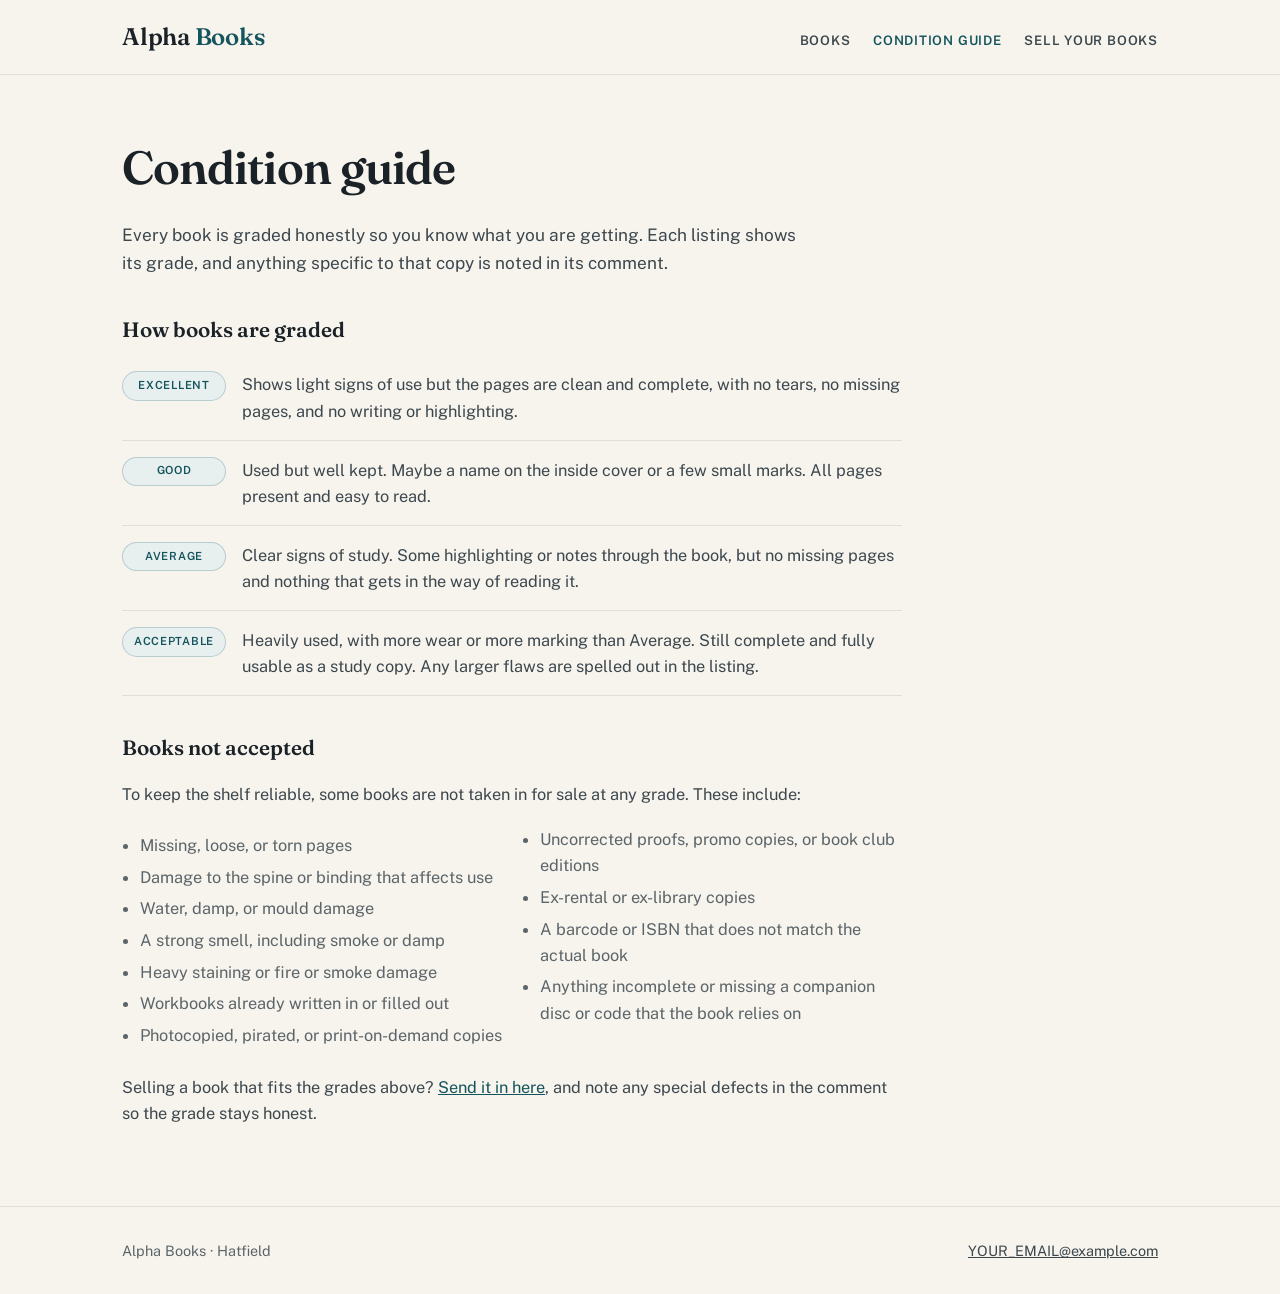
==== condition.html @ f1df75d4 "Add files via upload" ====
<!DOCTYPE html>
<html lang="en">
<head>
<meta charset="UTF-8">
<meta name="viewport" content="width=device-width, initial-scale=1.0">
<title>Condition guide | Alpha Books Hatfield</title>
<meta name="description" content="How book condition is graded, and the kinds of books not accepted for sale.">

<link rel="preconnect" href="https://fonts.googleapis.com">
<link rel="preconnect" href="https://fonts.gstatic.com" crossorigin>
<link href="https://fonts.googleapis.com/css2?family=Fraunces:ital,opsz,wght@0,9..144,400;0,9..144,600;1,9..144,600&family=Public+Sans:wght@400;500;600;700&display=swap" rel="stylesheet">

<link rel="stylesheet" href="styles.css">
</head>
<body>

<header class="site-header">
  <div class="wrap">
    <a class="brand" href="index.html">Alpha <span>Books</span></a>
    <nav class="nav" aria-label="Primary">
      <a href="index.html">Books</a>
      <a href="condition.html" aria-current="page">Condition guide</a>
      <a href="sell.html">Sell your books</a>
    </nav>
  </div>
</header>

<main>
  <section class="form-page">
    <div class="wrap">
      <div class="guide">
        <h1>Condition guide</h1>
        <p class="lede">Every book is graded honestly so you know what you are getting. Each listing shows its grade, and anything specific to that copy is noted in its comment.</p>

        <h2>How books are graded</h2>

        <div class="grade">
          <span class="tag">Excellent</span>
          <p>Shows light signs of use but the pages are clean and complete, with no tears, no missing pages, and no writing or highlighting.</p>
        </div>
        <div class="grade">
          <span class="tag">Good</span>
          <p>Used but well kept. Maybe a name on the inside cover or a few small marks. All pages present and easy to read.</p>
        </div>
        <div class="grade">
          <span class="tag">Average</span>
          <p>Clear signs of study. Some highlighting or notes through the book, but no missing pages and nothing that gets in the way of reading it.</p>
        </div>
        <div class="grade">
          <span class="tag">Acceptable</span>
          <p>Heavily used, with more wear or more marking than Average. Still complete and fully usable as a study copy. Any larger flaws are spelled out in the listing.</p>
        </div>

        <h2>Books not accepted</h2>
        <p>To keep the shelf reliable, some books are not taken in for sale at any grade. These include:</p>
        <ul class="defects">
          <li>Missing, loose, or torn pages</li>
          <li>Damage to the spine or binding that affects use</li>
          <li>Water, damp, or mould damage</li>
          <li>A strong smell, including smoke or damp</li>
          <li>Heavy staining or fire or smoke damage</li>
          <li>Workbooks already written in or filled out</li>
          <li>Photocopied, pirated, or print-on-demand copies</li>
          <li>Uncorrected proofs, promo copies, or book club editions</li>
          <li>Ex-rental or ex-library copies</li>
          <li>A barcode or ISBN that does not match the actual book</li>
          <li>Anything incomplete or missing a companion disc or code that the book relies on</li>
        </ul>

        <p style="margin-top:1.6rem;">Selling a book that fits the grades above? <a href="sell.html">Send it in here</a>, and note any special defects in the comment so the grade stays honest.</p>
      </div>
    </div>
  </section>
</main>

<footer class="site-footer">
  <div class="wrap">
    <span>Alpha Books &middot; Hatfield</span>
    <span><a href="mailto:YOUR_EMAIL@example.com">YOUR_EMAIL@example.com</a></span>
  </div>
</footer>

</body>
</html>
---- styles.css ----
/* =========================================================
   Second Reader — styled to the Alpha CR Solutions identity
   Teal + warm cream, Fraunces display, Public Sans body.
   ========================================================= */

:root {
  --paper:     #f7f4ee;  /* cream page background */
  --surface:   #ffffff;  /* white cards */
  --ink:       #1b2227;  /* primary text */
  --ink-2:     #3c474d;  /* secondary text */
  --muted:     #5b6468;  /* captions */
  --teal:      #14545c;  /* brand teal */
  --teal-dark: #0e3d44;  /* hover */
  --teal-soft: #e7efef;  /* tint */
  --line:      #e3ded3;  /* hairline on cream */
  --line-2:    #e7eaea;  /* hairline on white */

  --display: "Fraunces", Georgia, "Times New Roman", serif;
  --body:    "Public Sans", system-ui, -apple-system, sans-serif;
  --mono:    "Public Sans", system-ui, sans-serif;

  --maxw: 1100px;
  --gap: clamp(1rem, 2.5vw, 2rem);
}

*, *::before, *::after { box-sizing: border-box; }
html { -webkit-text-size-adjust: 100%; }

body {
  margin: 0;
  background: var(--paper);
  color: var(--ink);
  font-family: var(--body);
  font-size: 1.02rem;
  line-height: 1.6;
  font-weight: 400;
  min-height: 100vh;
  display: flex;
  flex-direction: column;
}
main { flex: 1; }
img { max-width: 100%; display: block; }
a { color: var(--teal); }

:focus-visible { outline: 2px solid var(--teal); outline-offset: 3px; }

.wrap {
  width: 100%;
  max-width: var(--maxw);
  margin-inline: auto;
  padding-inline: var(--gap);
}

/* ---------- Header / nav ---------- */
.site-header { border-bottom: 1px solid var(--line); background: var(--paper); }
.site-header .wrap {
  display: flex; align-items: baseline; justify-content: space-between;
  gap: 1rem; padding-block: 1.1rem; flex-wrap: wrap;
}
.brand {
  font-family: var(--display); font-weight: 600; font-size: 1.5rem;
  letter-spacing: -0.01em; text-decoration: none; color: var(--ink);
}
.brand span { color: var(--teal); }
.nav {
  display: flex; gap: 1.4rem; font-family: var(--body);
  font-size: 0.82rem; font-weight: 600; text-transform: uppercase; letter-spacing: 0.06em;
}
.nav a { text-decoration: none; color: var(--ink-2); padding-block: 0.2rem; }
.nav a:hover, .nav a[aria-current="page"] { color: var(--teal); }

/* ---------- Hero ---------- */
.hero { padding-block: clamp(2.5rem, 7vw, 4.5rem) clamp(1.5rem, 4vw, 2.5rem); }
.hero .eyebrow {
  font-family: var(--body); font-size: 0.78rem; font-weight: 600;
  text-transform: uppercase; letter-spacing: 0.12em; color: var(--teal); margin: 0 0 1rem;
}
.hero h1 {
  font-family: var(--display); font-weight: 600;
  font-size: clamp(2.3rem, 6vw, 3.9rem); line-height: 1.03;
  letter-spacing: -0.02em; margin: 0 0 1rem; max-width: 18ch;
}
.hero h1 em { font-style: italic; color: var(--teal); }
.hero p { max-width: 54ch; color: var(--ink-2); font-size: 1.12rem; margin: 0; }

.hero-search { margin-top: 1.8rem; max-width: 560px; }
.hero-search input {
  width: 100%; font-family: var(--body); font-size: 1.05rem; color: var(--ink);
  background: var(--surface); border: 1px solid var(--line-2); border-radius: 8px;
  padding: 0.95rem 1.1rem; box-shadow: 0 1px 2px rgba(0,0,0,0.04);
}
.hero-search input::placeholder { color: #98a0a3; }

/* ---------- Steps band (how it works) ---------- */
.steps-band {
  background: var(--teal); color: #eaf3f3;
  margin-top: clamp(2rem, 5vw, 3rem); padding-block: clamp(2rem, 4vw, 2.8rem);
}
.steps-band h2 {
  font-family: var(--body); font-weight: 600; font-size: 0.85rem;
  text-transform: uppercase; letter-spacing: 0.12em; color: #a9d2d4;
  margin: 0 0 1.4rem;
}
.band-steps {
  list-style: none; margin: 0; padding: 0;
  display: grid; grid-template-columns: repeat(auto-fit, minmax(220px, 1fr)); gap: 1.4rem;
}
.band-steps li { display: flex; gap: 0.85rem; align-items: flex-start; }
.band-steps li > span {
  flex-shrink: 0; width: 2rem; height: 2rem; border-radius: 50%;
  border: 1px solid rgba(255,255,255,0.4); display: grid; place-items: center;
  font-family: var(--display); font-weight: 600; font-size: 0.95rem; color: #fff;
}
.band-steps strong { display: block; color: #fff; font-size: 1.02rem; margin-bottom: 0.2rem; }
.band-steps div { font-size: 0.92rem; color: #cfe3e3; line-height: 1.5; }

/* ---------- Delivery note ---------- */
.note {
  border: 1px solid var(--line); border-left: 3px solid var(--teal);
  background: var(--surface); border-radius: 6px;
  padding: 1.1rem 1.3rem; margin-block: 2.2rem; font-size: 0.96rem; color: var(--ink-2);
}
.note strong { color: var(--ink); }

/* ---------- Section heading ---------- */
.section-head {
  display: flex; align-items: baseline; gap: 0.8rem;
  border-bottom: 1px solid var(--line); padding-bottom: 0.6rem; margin-block: 2.2rem 1.8rem;
}
.section-head h2 { font-family: var(--display); font-weight: 600; font-size: 1.5rem; margin: 0; }
.section-head .count { font-family: var(--body); font-size: 0.85rem; color: var(--muted); }

/* ---------- Book grid ---------- */
.shelf {
  display: grid; grid-template-columns: repeat(auto-fill, minmax(min(100%, 270px), 1fr));
  gap: var(--gap); padding-bottom: 4rem;
}
.book {
  background: var(--surface); border: 1px solid var(--line-2); border-radius: 10px;
  padding: 1rem; display: flex; flex-direction: column; position: relative;
  box-shadow: 0 1px 3px rgba(0,0,0,0.04);
}
.book .cover {
  aspect-ratio: 3 / 4; background: #eef0ef; border: 1px solid var(--line-2);
  border-radius: 6px; overflow: hidden; margin-bottom: 0.9rem;
}
.book .cover img { width: 100%; height: 100%; object-fit: cover; }

.stamp {
  position: absolute; top: 0.85rem; right: 0.85rem;
  font-family: var(--body); font-weight: 600; font-size: 0.64rem;
  letter-spacing: 0.07em; text-transform: uppercase; color: var(--teal);
  background: var(--teal-soft); border: 1px solid rgba(20,84,92,0.22);
  border-radius: 999px; padding: 0.22rem 0.55rem;
}

.book h3 { font-family: var(--display); font-weight: 600; font-size: 1.12rem; line-height: 1.18; margin: 0 0 0.25rem; }
.book .author { color: var(--ink-2); font-size: 0.92rem; margin: 0 0 0.15rem; }
.book .detail { color: var(--muted); font-size: 0.82rem; margin: 0 0 0.7rem; }
.book .blurb { font-size: 0.88rem; color: var(--muted); margin: 0 0 1rem; flex: 1; }

.buy-row { border-top: 1px solid var(--line-2); padding-top: 0.9rem; display: grid; gap: 0.55rem; }
.buy {
  display: flex; align-items: center; justify-content: space-between; gap: 0.6rem; width: 100%;
  font-family: var(--body); font-weight: 500; font-size: 0.85rem;
  background: var(--teal); color: #fff; border: 1px solid var(--teal); border-radius: 6px;
  padding: 0.7rem 0.9rem; cursor: pointer; text-decoration: none;
  transition: background 120ms ease, border-color 120ms ease, color 120ms ease;
}
.buy:hover { background: var(--teal-dark); border-color: var(--teal-dark); }
.buy .label { text-transform: uppercase; letter-spacing: 0.03em; font-size: 0.74rem; }
.buy .price { font-weight: 700; }
.buy.alt { background: transparent; color: var(--ink); border-color: var(--line-2); }
.buy.alt:hover { background: var(--teal); color: #fff; border-color: var(--teal); }

.cod-link {
  display: block; text-align: center; font-family: var(--body); font-weight: 600;
  font-size: 0.7rem; letter-spacing: 0.04em; text-transform: uppercase;
  color: var(--ink-2); text-decoration: none; padding: 0.4rem 0 0.1rem;
  border-bottom: 1px dotted transparent; align-self: center;
}
.cod-link:hover, .cod-link:focus-visible { color: var(--teal); border-bottom-color: var(--teal); }

/* ---------- Forms ---------- */
.form-page { padding-block: clamp(2rem, 5vw, 3.5rem) 4rem; }
.form-page h1 {
  font-family: var(--display); font-weight: 600;
  font-size: clamp(2rem, 5vw, 2.9rem); letter-spacing: -0.02em; margin: 0 0 1rem;
}
.lede { max-width: 62ch; color: var(--ink-2); font-size: 1.08rem; }

.steps {
  list-style: none; counter-reset: step; padding: 0; margin: 2rem 0;
  display: grid; gap: 0.6rem; max-width: 62ch;
}
.steps li { counter-increment: step; position: relative; padding-left: 2.6rem; color: var(--ink-2); }
.steps li::before {
  content: counter(step); position: absolute; left: 0; top: -0.1rem;
  font-family: var(--display); font-weight: 600; color: var(--teal);
  border: 1px solid var(--teal); border-radius: 50%;
  width: 1.8rem; height: 1.8rem; display: grid; place-items: center; font-size: 0.85rem;
}

form.card-form {
  background: var(--surface); border: 1px solid var(--line-2); border-radius: 10px;
  padding: clamp(1.2rem, 3vw, 2rem); max-width: 640px; margin-top: 1.5rem;
}
.field { margin-bottom: 1.1rem; }
.field label {
  display: block; font-family: var(--body); font-weight: 600; font-size: 0.76rem;
  text-transform: uppercase; letter-spacing: 0.06em; color: var(--ink-2); margin-bottom: 0.35rem;
}
.field input, .field select, .field textarea {
  width: 100%; font-family: var(--body); font-size: 1rem; color: var(--ink);
  background: var(--paper); border: 1px solid var(--line); border-radius: 6px; padding: 0.65rem 0.7rem;
}
.field textarea { min-height: 7rem; resize: vertical; }
.field .hint { font-size: 0.82rem; color: var(--muted); margin-top: 0.35rem; }
.row2 { display: grid; grid-template-columns: 1fr 1fr; gap: 1rem; }
@media (max-width: 520px) { .row2 { grid-template-columns: 1fr; } }

button.submit {
  font-family: var(--body); font-weight: 600; text-transform: uppercase; letter-spacing: 0.05em;
  font-size: 0.9rem; background: var(--teal); color: #fff; border: 1px solid var(--teal);
  border-radius: 6px; padding: 0.8rem 1.4rem; cursor: pointer;
}
button.submit:hover { background: var(--teal-dark); border-color: var(--teal-dark); }

/* ---------- Thanks ---------- */
.thanks { padding-block: clamp(3rem, 8vw, 5rem) 4rem; }
.thanks .check {
  display: inline-block; font-family: var(--body); font-weight: 600; color: var(--teal);
  background: var(--teal-soft); border: 1px solid rgba(20,84,92,0.22); border-radius: 999px;
  padding: 0.3rem 0.7rem; text-transform: uppercase; letter-spacing: 0.07em;
  font-size: 0.78rem; margin-bottom: 1.4rem;
}

/* ---------- Search (legacy / shared) ---------- */
.search { margin-bottom: 1.6rem; }
.search input {
  width: 100%; max-width: 440px; font-family: var(--body); font-size: 0.98rem; color: var(--ink);
  background: var(--surface); border: 1px solid var(--line-2); border-radius: 8px; padding: 0.75rem 0.95rem;
}
.no-results { color: var(--muted); padding: 0.5rem 0 4rem; }
.no-results a { color: var(--teal); }

.visually-hidden {
  position: absolute; width: 1px; height: 1px; padding: 0; margin: -1px;
  overflow: hidden; clip: rect(0 0 0 0); white-space: nowrap; border: 0;
}

/* ---------- ISBN lookup ---------- */
.isbn-lookup { display: flex; gap: 0.6rem; align-items: stretch; flex-wrap: wrap; }
.isbn-lookup input {
  flex: 1; min-width: 200px; font-family: var(--body); font-size: 1rem; color: var(--ink);
  background: var(--paper); border: 1px solid var(--line); border-radius: 6px; padding: 0.65rem 0.7rem;
}
.isbn-lookup button {
  font-family: var(--body); font-weight: 600; text-transform: uppercase; letter-spacing: 0.05em;
  font-size: 0.82rem; background: var(--teal); color: #fff; border: 1px solid var(--teal);
  border-radius: 6px; padding: 0.66rem 1.1rem; cursor: pointer; white-space: nowrap;
}
.isbn-lookup button:hover { background: var(--teal-dark); border-color: var(--teal-dark); }
.isbn-status { font-family: var(--body); font-size: 0.82rem; color: var(--muted); margin: 0.5rem 0 0; min-height: 1em; }
.isbn-preview {
  display: flex; gap: 0.8rem; align-items: center; margin-top: 0.9rem; padding: 0.7rem;
  border: 1px dashed var(--line); border-radius: 6px; background: var(--paper);
}
.isbn-preview img { width: 46px; height: 64px; object-fit: cover; border: 1px solid var(--line); flex-shrink: 0; }

/* ---------- Condition guide ---------- */
.guide { max-width: 780px; }
.guide h2 { font-family: var(--display); font-weight: 600; font-size: 1.3rem; margin: 2.2rem 0 0.6rem; }
.guide p { color: var(--ink-2); }
.grade {
  display: flex; gap: 1rem; padding: 1rem 0; border-bottom: 1px solid var(--line); align-items: flex-start;
}
.grade .tag {
  flex-shrink: 0; font-family: var(--body); font-weight: 600; font-size: 0.7rem;
  text-transform: uppercase; letter-spacing: 0.06em; color: var(--teal); background: var(--teal-soft);
  border: 1px solid rgba(20,84,92,0.22); border-radius: 999px; padding: 0.3rem 0.6rem;
  min-width: 104px; text-align: center;
}
.grade p { margin: 0; }
.defects { margin: 1.2rem 0 0; padding-left: 1.1rem; color: var(--muted); }
.defects li { margin: 0.35rem 0; break-inside: avoid; }
@media (min-width: 620px) { .defects { columns: 2; column-gap: 2.4rem; } }

/* ---------- Footer ---------- */
.site-footer { border-top: 1px solid var(--line); margin-top: auto; padding-block: 2rem; font-size: 0.9rem; color: var(--muted); }
.site-footer .wrap { display: flex; justify-content: space-between; gap: 1rem; flex-wrap: wrap; }
.site-footer a { color: var(--ink-2); }

/* ---------- Motion ---------- */
@media (prefers-reduced-motion: no-preference) {
  .book { animation: rise 420ms ease both; }
  .shelf .book:nth-child(2) { animation-delay: 50ms; }
  .shelf .book:nth-child(3) { animation-delay: 100ms; }
  .shelf .book:nth-child(4) { animation-delay: 150ms; }
  @keyframes rise { from { opacity: 0; transform: translateY(10px); } to { opacity: 1; transform: translateY(0); } }
}
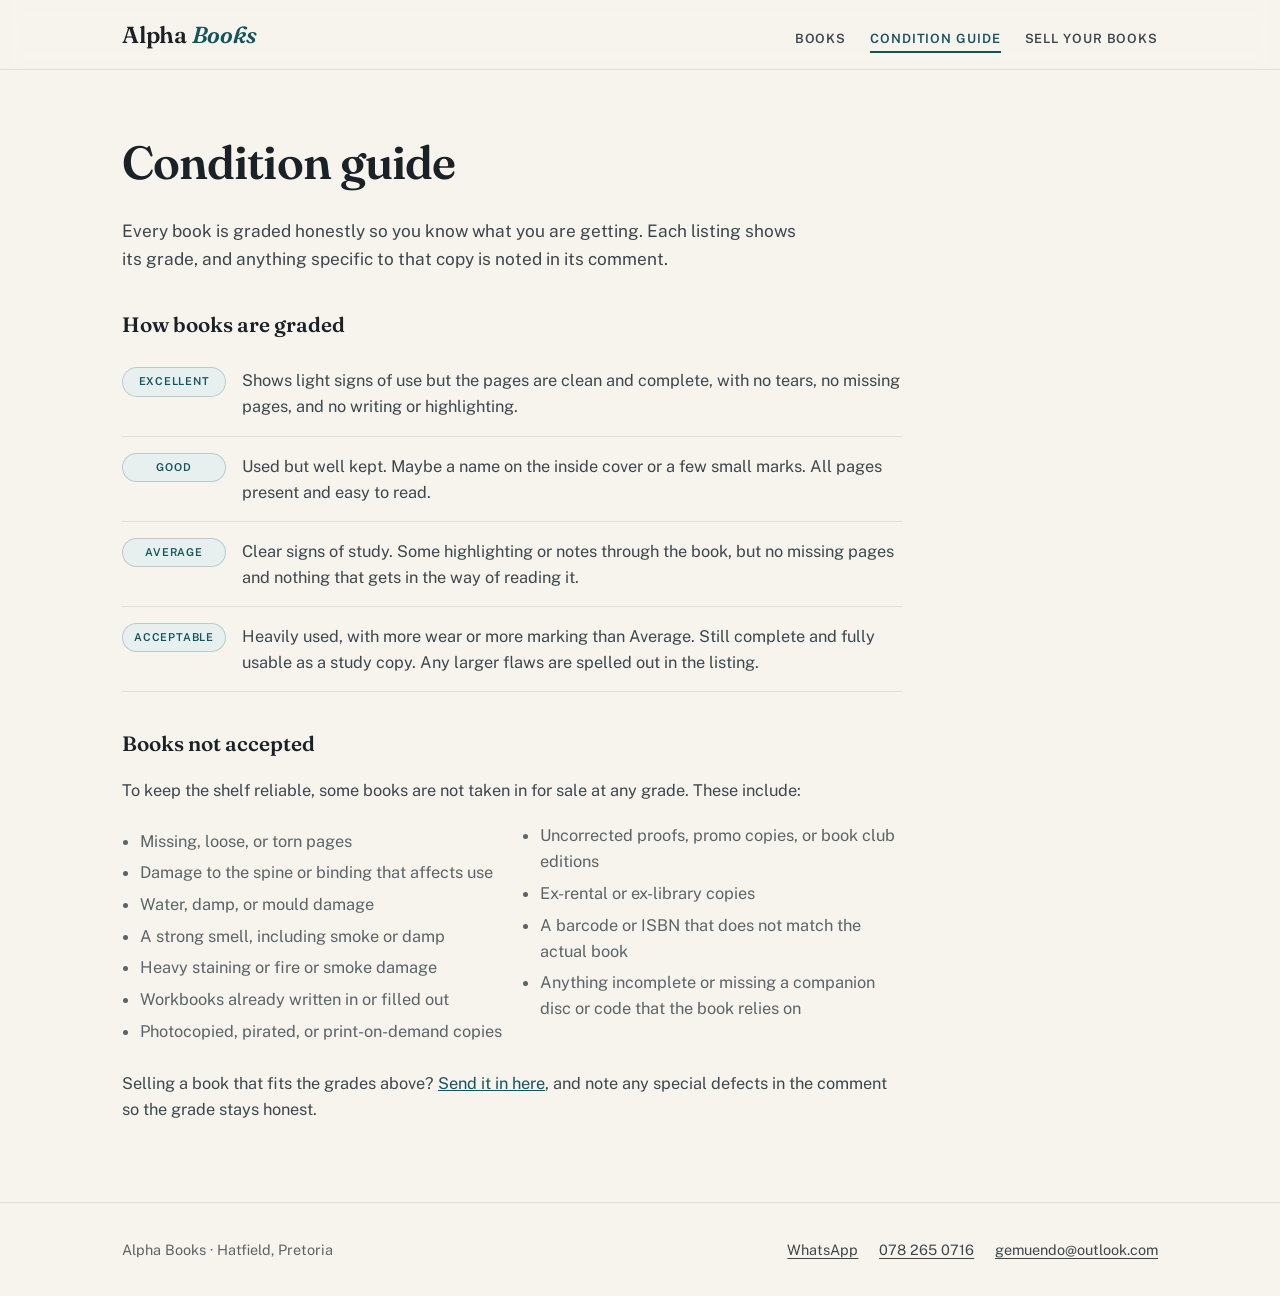
==== commit 3b4ec4e2: "Add files via upload" ====
--- a/condition.html
+++ b/condition.html
@@ -3,6 +3,7 @@
 <head>
 <meta charset="UTF-8">
 <meta name="viewport" content="width=device-width, initial-scale=1.0">
+<meta name="theme-color" content="#14545c">
 <title>Condition guide | Alpha Books Hatfield</title>
 <meta name="description" content="How book condition is graded, and the kinds of books not accepted for sale.">
 
@@ -75,10 +76,15 @@
 
 <footer class="site-footer">
   <div class="wrap">
-    <span>Alpha Books &middot; Hatfield</span>
-    <span><a href="mailto:YOUR_EMAIL@example.com">YOUR_EMAIL@example.com</a></span>
+    <span>Alpha Books &middot; Hatfield, Pretoria</span>
+    <span class="contact">
+      <a href="https://wa.me/27608837967" target="_blank" rel="noopener">WhatsApp</a>
+      <a href="tel:+27782650716">078 265 0716</a>
+      <a href="mailto:gemuendo@outlook.com">gemuendo@outlook.com</a>
+    </span>
   </div>
 </footer>
 
+<script src="app.js"></script>
 </body>
 </html>
--- a/styles.css
+++ b/styles.css
@@ -1,30 +1,36 @@
 /* =========================================================
-   Second Reader — styled to the Alpha CR Solutions identity
-   Teal + warm cream, Fraunces display, Public Sans body.
+   Alpha Books Hatfield — Alpha CR Solutions identity
+   Teal #14545c on warm cream, Fraunces display, Public Sans body.
+   Motion: one orchestrated hero entrance, scroll reveals on the
+   shelf, quiet micro-interactions. Reduced motion respected.
    ========================================================= */
 
 :root {
-  --paper:     #f7f4ee;  /* cream page background */
-  --surface:   #ffffff;  /* white cards */
-  --ink:       #1b2227;  /* primary text */
-  --ink-2:     #3c474d;  /* secondary text */
-  --muted:     #5b6468;  /* captions */
-  --teal:      #14545c;  /* brand teal */
-  --teal-dark: #0e3d44;  /* hover */
-  --teal-soft: #e7efef;  /* tint */
-  --line:      #e3ded3;  /* hairline on cream */
-  --line-2:    #e7eaea;  /* hairline on white */
+  --paper:     #f7f4ee;
+  --surface:   #ffffff;
+  --ink:       #1b2227;
+  --ink-2:     #3c474d;
+  --muted:     #5b6468;
+  --teal:      #14545c;
+  --teal-dark: #0e3d44;
+  --teal-soft: #e7efef;
+  --gold:      #b98a2f;          /* sparing warm accent */
+  --line:      #e3ded3;
+  --line-2:    #e7eaea;
 
   --display: "Fraunces", Georgia, "Times New Roman", serif;
   --body:    "Public Sans", system-ui, -apple-system, sans-serif;
-  --mono:    "Public Sans", system-ui, sans-serif;
-
+
+  --shadow-1: 0 1px 2px rgba(27,34,39,0.05), 0 1px 3px rgba(27,34,39,0.04);
+  --shadow-2: 0 10px 28px -10px rgba(20,84,92,0.22), 0 4px 10px -4px rgba(27,34,39,0.08);
+
+  --ease: cubic-bezier(0.22, 1, 0.36, 1);
   --maxw: 1100px;
   --gap: clamp(1rem, 2.5vw, 2rem);
 }
 
 *, *::before, *::after { box-sizing: border-box; }
-html { -webkit-text-size-adjust: 100%; }
+html { -webkit-text-size-adjust: 100%; scroll-behavior: smooth; }
 
 body {
   margin: 0;
@@ -33,153 +39,282 @@
   font-family: var(--body);
   font-size: 1.02rem;
   line-height: 1.6;
-  font-weight: 400;
   min-height: 100vh;
   display: flex;
   flex-direction: column;
+  -webkit-font-smoothing: antialiased;
 }
 main { flex: 1; }
 img { max-width: 100%; display: block; }
 a { color: var(--teal); }
-
-:focus-visible { outline: 2px solid var(--teal); outline-offset: 3px; }
-
-.wrap {
-  width: 100%;
-  max-width: var(--maxw);
-  margin-inline: auto;
-  padding-inline: var(--gap);
-}
-
-/* ---------- Header / nav ---------- */
-.site-header { border-bottom: 1px solid var(--line); background: var(--paper); }
+::selection { background: var(--teal); color: #fff; }
+
+:focus-visible { outline: 2px solid var(--teal); outline-offset: 3px; border-radius: 2px; }
+
+.wrap { width: 100%; max-width: var(--maxw); margin-inline: auto; padding-inline: var(--gap); }
+
+/* ---------- Header ---------- */
+.site-header {
+  position: sticky; top: 0; z-index: 50;
+  background: rgba(247,244,238,0.88);
+  backdrop-filter: blur(10px);
+  -webkit-backdrop-filter: blur(10px);
+  border-bottom: 1px solid var(--line);
+  transition: box-shadow 240ms var(--ease), background 240ms var(--ease);
+}
+.site-header.scrolled { box-shadow: 0 4px 18px -10px rgba(27,34,39,0.22); background: rgba(247,244,238,0.96); }
 .site-header .wrap {
   display: flex; align-items: baseline; justify-content: space-between;
-  gap: 1rem; padding-block: 1.1rem; flex-wrap: wrap;
+  gap: 1rem; padding-block: 1rem; flex-wrap: wrap;
 }
 .brand {
-  font-family: var(--display); font-weight: 600; font-size: 1.5rem;
+  font-family: var(--display); font-weight: 600; font-size: 1.45rem;
   letter-spacing: -0.01em; text-decoration: none; color: var(--ink);
 }
-.brand span { color: var(--teal); }
-.nav {
-  display: flex; gap: 1.4rem; font-family: var(--body);
-  font-size: 0.82rem; font-weight: 600; text-transform: uppercase; letter-spacing: 0.06em;
-}
-.nav a { text-decoration: none; color: var(--ink-2); padding-block: 0.2rem; }
+.brand span { color: var(--teal); font-style: italic; }
+.nav { display: flex; gap: 1.5rem; font-size: 0.8rem; font-weight: 600; text-transform: uppercase; letter-spacing: 0.07em; }
+.nav a { position: relative; text-decoration: none; color: var(--ink-2); padding-block: 0.25rem; }
+.nav a::after {
+  content: ""; position: absolute; left: 0; right: 100%; bottom: 0;
+  height: 2px; background: var(--teal);
+  transition: right 260ms var(--ease);
+}
+.nav a:hover::after, .nav a[aria-current="page"]::after { right: 0; }
 .nav a:hover, .nav a[aria-current="page"] { color: var(--teal); }
 
-/* ---------- Hero ---------- */
-.hero { padding-block: clamp(2.5rem, 7vw, 4.5rem) clamp(1.5rem, 4vw, 2.5rem); }
+/* ---------- Hero (staggered entrance) ---------- */
+.hero { padding-block: clamp(2.6rem, 7vw, 4.8rem) clamp(1.5rem, 4vw, 2.5rem); }
 .hero .eyebrow {
-  font-family: var(--body); font-size: 0.78rem; font-weight: 600;
-  text-transform: uppercase; letter-spacing: 0.12em; color: var(--teal); margin: 0 0 1rem;
-}
+  font-size: 0.76rem; font-weight: 700; text-transform: uppercase;
+  letter-spacing: 0.16em; color: var(--teal); margin: 0 0 1rem;
+  display: inline-flex; align-items: center; gap: 0.6rem;
+}
+.hero .eyebrow::before { content: ""; width: 2rem; height: 2px; background: var(--gold); }
 .hero h1 {
   font-family: var(--display); font-weight: 600;
-  font-size: clamp(2.3rem, 6vw, 3.9rem); line-height: 1.03;
-  letter-spacing: -0.02em; margin: 0 0 1rem; max-width: 18ch;
+  font-size: clamp(2.4rem, 6.2vw, 4.1rem); line-height: 1.02;
+  letter-spacing: -0.022em; margin: 0 0 1.1rem; max-width: 18ch;
 }
 .hero h1 em { font-style: italic; color: var(--teal); }
-.hero p { max-width: 54ch; color: var(--ink-2); font-size: 1.12rem; margin: 0; }
-
-.hero-search { margin-top: 1.8rem; max-width: 560px; }
+.hero p { max-width: 56ch; color: var(--ink-2); font-size: 1.12rem; margin: 0; }
+
+.hero-search { margin-top: 1.9rem; max-width: 580px; position: relative; }
 .hero-search input {
   width: 100%; font-family: var(--body); font-size: 1.05rem; color: var(--ink);
-  background: var(--surface); border: 1px solid var(--line-2); border-radius: 8px;
-  padding: 0.95rem 1.1rem; box-shadow: 0 1px 2px rgba(0,0,0,0.04);
-}
-.hero-search input::placeholder { color: #98a0a3; }
-
-/* ---------- Steps band (how it works) ---------- */
+  background: var(--surface); border: 1px solid var(--line-2); border-radius: 10px;
+  padding: 1rem 1.15rem 1rem 2.9rem;
+  box-shadow: var(--shadow-1);
+  transition: box-shadow 220ms var(--ease), border-color 220ms var(--ease);
+}
+.hero-search::before {
+  content: ""; position: absolute; left: 1.05rem; top: 50%;
+  width: 1.05rem; height: 1.05rem; transform: translateY(-58%);
+  border: 2px solid var(--muted); border-radius: 50%;
+  -webkit-mask: none; pointer-events: none;
+}
+.hero-search::after {
+  content: ""; position: absolute; left: 1.95rem; top: 58%;
+  width: 0.5rem; height: 2px; background: var(--muted);
+  transform: rotate(45deg); pointer-events: none;
+}
+.hero-search input:focus { outline: none; border-color: var(--teal); box-shadow: 0 0 0 4px rgba(20,84,92,0.12), var(--shadow-1); }
+.hero-search input::placeholder { color: #9aa2a5; }
+
+.hero-sell { margin-top: 1rem; font-size: 0.95rem; color: var(--muted); }
+.hero-sell a { color: var(--teal); font-weight: 600; text-underline-offset: 3px; }
+
+@media (prefers-reduced-motion: no-preference) {
+  .hero .eyebrow, .hero h1, .hero p, .hero-search, .hero-sell {
+    animation: hero-in 700ms var(--ease) both;
+  }
+  .hero h1 { animation-delay: 90ms; }
+  .hero p { animation-delay: 180ms; }
+  .hero-search { animation-delay: 280ms; }
+  .hero-sell { animation-delay: 380ms; }
+  @keyframes hero-in {
+    from { opacity: 0; transform: translateY(16px); }
+    to   { opacity: 1; transform: translateY(0); }
+  }
+}
+
+/* ---------- Steps band ---------- */
 .steps-band {
-  background: var(--teal); color: #eaf3f3;
-  margin-top: clamp(2rem, 5vw, 3rem); padding-block: clamp(2rem, 4vw, 2.8rem);
+  background: linear-gradient(135deg, var(--teal) 0%, var(--teal-dark) 100%);
+  color: #eaf3f3;
+  margin-top: clamp(2rem, 5vw, 3rem);
+  padding-block: clamp(2rem, 4vw, 2.8rem);
 }
 .steps-band h2 {
-  font-family: var(--body); font-weight: 600; font-size: 0.85rem;
-  text-transform: uppercase; letter-spacing: 0.12em; color: #a9d2d4;
-  margin: 0 0 1.4rem;
+  font-size: 0.8rem; font-weight: 700; text-transform: uppercase;
+  letter-spacing: 0.16em; color: #9ecdd0; margin: 0 0 1.5rem;
 }
 .band-steps {
   list-style: none; margin: 0; padding: 0;
-  display: grid; grid-template-columns: repeat(auto-fit, minmax(220px, 1fr)); gap: 1.4rem;
-}
-.band-steps li { display: flex; gap: 0.85rem; align-items: flex-start; }
+  display: grid; grid-template-columns: repeat(auto-fit, minmax(220px, 1fr)); gap: 1.5rem;
+}
+.band-steps li { display: flex; gap: 0.9rem; align-items: flex-start; }
 .band-steps li > span {
-  flex-shrink: 0; width: 2rem; height: 2rem; border-radius: 50%;
-  border: 1px solid rgba(255,255,255,0.4); display: grid; place-items: center;
-  font-family: var(--display); font-weight: 600; font-size: 0.95rem; color: #fff;
-}
+  flex-shrink: 0; width: 2.1rem; height: 2.1rem; border-radius: 50%;
+  border: 1px solid rgba(255,255,255,0.4);
+  display: grid; place-items: center;
+  font-family: var(--display); font-weight: 600; font-size: 1rem; color: #fff;
+  transition: background 200ms var(--ease), transform 200ms var(--ease);
+}
+.band-steps li:hover > span { background: rgba(255,255,255,0.12); transform: scale(1.06); }
 .band-steps strong { display: block; color: #fff; font-size: 1.02rem; margin-bottom: 0.2rem; }
-.band-steps div { font-size: 0.92rem; color: #cfe3e3; line-height: 1.5; }
-
-/* ---------- Delivery note ---------- */
+.band-steps div { font-size: 0.92rem; color: #c8dfe0; line-height: 1.5; }
+
+/* ---------- Note ---------- */
 .note {
   border: 1px solid var(--line); border-left: 3px solid var(--teal);
-  background: var(--surface); border-radius: 6px;
-  padding: 1.1rem 1.3rem; margin-block: 2.2rem; font-size: 0.96rem; color: var(--ink-2);
+  background: var(--surface); border-radius: 8px;
+  padding: 1.1rem 1.3rem; margin-block: 2.2rem;
+  font-size: 0.96rem; color: var(--ink-2);
+  box-shadow: var(--shadow-1);
 }
 .note strong { color: var(--ink); }
 
-/* ---------- Section heading ---------- */
+/* ---------- Section head ---------- */
 .section-head {
-  display: flex; align-items: baseline; gap: 0.8rem;
-  border-bottom: 1px solid var(--line); padding-bottom: 0.6rem; margin-block: 2.2rem 1.8rem;
-}
-.section-head h2 { font-family: var(--display); font-weight: 600; font-size: 1.5rem; margin: 0; }
-.section-head .count { font-family: var(--body); font-size: 0.85rem; color: var(--muted); }
-
-/* ---------- Book grid ---------- */
+  display: flex; align-items: baseline; gap: 0.9rem;
+  border-bottom: 1px solid var(--line); padding-bottom: 0.65rem; margin-block: 2.2rem 1.8rem;
+}
+.section-head h2 { font-family: var(--display); font-weight: 600; font-size: 1.55rem; margin: 0; }
+.section-head .count {
+  font-size: 0.74rem; font-weight: 600; letter-spacing: 0.05em; text-transform: uppercase;
+  color: var(--teal); background: var(--teal-soft);
+  border: 1px solid rgba(20,84,92,0.18); border-radius: 999px; padding: 0.22rem 0.65rem;
+}
+
+/* ---------- Shelf ---------- */
 .shelf {
-  display: grid; grid-template-columns: repeat(auto-fill, minmax(min(100%, 270px), 1fr));
-  gap: var(--gap); padding-bottom: 4rem;
-}
+  display: grid; grid-template-columns: repeat(auto-fill, minmax(min(100%, 268px), 1fr));
+  gap: var(--gap); padding-bottom: 3rem;
+}
+
 .book {
-  background: var(--surface); border: 1px solid var(--line-2); border-radius: 10px;
+  background: var(--surface); border: 1px solid var(--line-2); border-radius: 12px;
   padding: 1rem; display: flex; flex-direction: column; position: relative;
-  box-shadow: 0 1px 3px rgba(0,0,0,0.04);
-}
+  box-shadow: var(--shadow-1);
+  transition: transform 320ms var(--ease), box-shadow 320ms var(--ease), border-color 320ms var(--ease);
+}
+.book:hover { transform: translateY(-5px); box-shadow: var(--shadow-2); border-color: rgba(20,84,92,0.25); }
+
+/* scroll reveal: applied by JS, harmless without it */
+@media (prefers-reduced-motion: no-preference) {
+  .book.pre { opacity: 0; transform: translateY(18px); }
+  .book.pre.in { opacity: 1; transform: translateY(0); transition: opacity 560ms var(--ease), transform 560ms var(--ease); }
+  .book.pre.in:hover { transform: translateY(-5px); }
+}
+
 .book .cover {
-  aspect-ratio: 3 / 4; background: #eef0ef; border: 1px solid var(--line-2);
-  border-radius: 6px; overflow: hidden; margin-bottom: 0.9rem;
-}
-.book .cover img { width: 100%; height: 100%; object-fit: cover; }
+  aspect-ratio: 3 / 4; border: 1px solid var(--line-2); border-radius: 8px;
+  overflow: hidden; margin-bottom: 0.95rem; position: relative;
+  background: linear-gradient(100deg, #eef0ef 35%, #f7f8f7 50%, #eef0ef 65%);
+  background-size: 220% 100%;
+}
+@media (prefers-reduced-motion: no-preference) {
+  .book .cover { animation: shimmer 1.6s linear infinite; }
+  @keyframes shimmer { from { background-position: 120% 0; } to { background-position: -120% 0; } }
+}
+.book .cover::before { /* book spine */
+  content: ""; position: absolute; inset: 0 auto 0 0; width: 7px; z-index: 2;
+  background: linear-gradient(to right, rgba(14,61,68,0.32), rgba(14,61,68,0));
+  pointer-events: none;
+}
+.book .cover img {
+  width: 100%; height: 100%; object-fit: cover; position: relative; z-index: 1;
+  transition: transform 480ms var(--ease);
+}
+.book:hover .cover img { transform: scale(1.035); }
 
 .stamp {
-  position: absolute; top: 0.85rem; right: 0.85rem;
-  font-family: var(--body); font-weight: 600; font-size: 0.64rem;
-  letter-spacing: 0.07em; text-transform: uppercase; color: var(--teal);
-  background: var(--teal-soft); border: 1px solid rgba(20,84,92,0.22);
-  border-radius: 999px; padding: 0.22rem 0.55rem;
-}
-
-.book h3 { font-family: var(--display); font-weight: 600; font-size: 1.12rem; line-height: 1.18; margin: 0 0 0.25rem; }
+  position: absolute; top: 0.9rem; right: 0.9rem; z-index: 3;
+  font-size: 0.62rem; font-weight: 700; letter-spacing: 0.08em; text-transform: uppercase;
+  color: var(--teal); background: rgba(231,239,239,0.94);
+  border: 1px solid rgba(20,84,92,0.25); border-radius: 999px; padding: 0.24rem 0.6rem;
+  box-shadow: var(--shadow-1);
+}
+.stamp.out { color: var(--muted); background: rgba(243,240,233,0.95); border-color: rgba(0,0,0,0.15); }
+
+.book h3 { font-family: var(--display); font-weight: 600; font-size: 1.13rem; line-height: 1.2; margin: 0 0 0.3rem; }
 .book .author { color: var(--ink-2); font-size: 0.92rem; margin: 0 0 0.15rem; }
-.book .detail { color: var(--muted); font-size: 0.82rem; margin: 0 0 0.7rem; }
+.book .detail { color: var(--muted); font-size: 0.82rem; margin: 0 0 0.45rem; }
+
+/* ISBN as a small barcode tag — the signature detail */
+.book .isbn-line {
+  display: inline-flex; align-items: center; gap: 0.45rem;
+  font-size: 0.72rem; font-weight: 600; letter-spacing: 0.06em; color: var(--ink-2);
+  background: var(--paper); border: 1px solid var(--line); border-radius: 4px;
+  padding: 0.22rem 0.5rem; margin: 0 0 0.8rem; align-self: flex-start;
+}
+.book .isbn-line::before {
+  content: ""; width: 1.15rem; height: 0.78rem; flex-shrink: 0; opacity: 0.75;
+  background: repeating-linear-gradient(
+    to right,
+    var(--ink) 0 1px, transparent 1px 3px,
+    var(--ink) 3px 5px, transparent 5px 6px,
+    var(--ink) 6px 7px, transparent 7px 10px,
+    var(--ink) 10px 11px, transparent 11px 13px,
+    var(--ink) 13px 15px, transparent 15px 16px,
+    var(--ink) 16px 17px, transparent 17px 19px
+  );
+}
+
 .book .blurb { font-size: 0.88rem; color: var(--muted); margin: 0 0 1rem; flex: 1; }
 
 .buy-row { border-top: 1px solid var(--line-2); padding-top: 0.9rem; display: grid; gap: 0.55rem; }
 .buy {
   display: flex; align-items: center; justify-content: space-between; gap: 0.6rem; width: 100%;
-  font-family: var(--body); font-weight: 500; font-size: 0.85rem;
-  background: var(--teal); color: #fff; border: 1px solid var(--teal); border-radius: 6px;
-  padding: 0.7rem 0.9rem; cursor: pointer; text-decoration: none;
-  transition: background 120ms ease, border-color 120ms ease, color 120ms ease;
-}
-.buy:hover { background: var(--teal-dark); border-color: var(--teal-dark); }
-.buy .label { text-transform: uppercase; letter-spacing: 0.03em; font-size: 0.74rem; }
-.buy .price { font-weight: 700; }
+  font-weight: 500; font-size: 0.85rem;
+  background: var(--teal); color: #fff; border: 1px solid var(--teal); border-radius: 8px;
+  padding: 0.72rem 0.95rem; cursor: pointer; text-decoration: none;
+  transition: background 160ms var(--ease), border-color 160ms var(--ease),
+              color 160ms var(--ease), transform 160ms var(--ease), box-shadow 160ms var(--ease);
+}
+.buy:hover { background: var(--teal-dark); border-color: var(--teal-dark); transform: translateY(-1px); box-shadow: 0 6px 14px -8px rgba(14,61,68,0.5); }
+.buy:active { transform: translateY(0); box-shadow: none; }
+.buy .label { text-transform: uppercase; letter-spacing: 0.04em; font-size: 0.73rem; }
+.buy .price { font-weight: 700; font-variant-numeric: tabular-nums; }
 .buy.alt { background: transparent; color: var(--ink); border-color: var(--line-2); }
 .buy.alt:hover { background: var(--teal); color: #fff; border-color: var(--teal); }
+.buy.sell-this { justify-content: center; }
 
 .cod-link {
-  display: block; text-align: center; font-family: var(--body); font-weight: 600;
-  font-size: 0.7rem; letter-spacing: 0.04em; text-transform: uppercase;
-  color: var(--ink-2); text-decoration: none; padding: 0.4rem 0 0.1rem;
+  display: block; text-align: center; font-weight: 600;
+  font-size: 0.69rem; letter-spacing: 0.05em; text-transform: uppercase;
+  color: var(--ink-2); text-decoration: none; padding: 0.45rem 0 0.1rem;
   border-bottom: 1px dotted transparent; align-self: center;
+  transition: color 160ms var(--ease), border-color 160ms var(--ease);
 }
 .cod-link:hover, .cod-link:focus-visible { color: var(--teal); border-bottom-color: var(--teal); }
+
+/* ---------- Search states ---------- */
+.searching { color: var(--muted); padding: 1rem 0 3rem; font-size: 0.96rem; }
+.no-results { color: var(--muted); padding: 0.5rem 0 3rem; }
+.no-results a { color: var(--teal); font-weight: 600; }
+.book.unavailable .cover { filter: grayscale(0.4); opacity: 0.88; }
+
+/* ---------- Sell callout ---------- */
+.sell-cta {
+  display: flex; align-items: center; justify-content: space-between;
+  gap: 1.5rem; flex-wrap: wrap;
+  background: linear-gradient(120deg, var(--teal-soft), #f0f5f3);
+  border: 1px solid rgba(20,84,92,0.18);
+  border-radius: 14px; padding: clamp(1.4rem, 3vw, 2.1rem); margin: 0 0 4rem;
+  box-shadow: var(--shadow-1);
+}
+.sell-cta h2 { font-family: var(--display); font-weight: 600; font-size: 1.55rem; margin: 0 0 0.4rem; }
+.sell-cta p { margin: 0; color: var(--ink-2); max-width: 62ch; }
+.cta-btn {
+  flex-shrink: 0; font-weight: 600; text-transform: uppercase;
+  letter-spacing: 0.06em; font-size: 0.85rem; background: var(--teal); color: #fff;
+  border: 1px solid var(--teal); border-radius: 8px; padding: 0.85rem 1.5rem;
+  text-decoration: none; white-space: nowrap;
+  transition: background 160ms var(--ease), transform 160ms var(--ease), box-shadow 160ms var(--ease);
+}
+.cta-btn:hover { background: var(--teal-dark); transform: translateY(-2px); box-shadow: 0 8px 18px -8px rgba(14,61,68,0.5); }
+.cta-btn:active { transform: translateY(0); box-shadow: none; }
 
 /* ---------- Forms ---------- */
 .form-page { padding-block: clamp(2rem, 5vw, 3.5rem) 4rem; }
@@ -189,113 +324,116 @@
 }
 .lede { max-width: 62ch; color: var(--ink-2); font-size: 1.08rem; }
 
-.steps {
-  list-style: none; counter-reset: step; padding: 0; margin: 2rem 0;
-  display: grid; gap: 0.6rem; max-width: 62ch;
-}
-.steps li { counter-increment: step; position: relative; padding-left: 2.6rem; color: var(--ink-2); }
+.steps { list-style: none; counter-reset: step; padding: 0; margin: 2rem 0; display: grid; gap: 0.65rem; max-width: 62ch; }
+.steps li { counter-increment: step; position: relative; padding-left: 2.7rem; color: var(--ink-2); }
 .steps li::before {
   content: counter(step); position: absolute; left: 0; top: -0.1rem;
   font-family: var(--display); font-weight: 600; color: var(--teal);
   border: 1px solid var(--teal); border-radius: 50%;
-  width: 1.8rem; height: 1.8rem; display: grid; place-items: center; font-size: 0.85rem;
+  width: 1.85rem; height: 1.85rem; display: grid; place-items: center; font-size: 0.85rem;
 }
 
 form.card-form {
-  background: var(--surface); border: 1px solid var(--line-2); border-radius: 10px;
+  background: var(--surface); border: 1px solid var(--line-2); border-radius: 14px;
   padding: clamp(1.2rem, 3vw, 2rem); max-width: 640px; margin-top: 1.5rem;
-}
-.field { margin-bottom: 1.1rem; }
+  box-shadow: var(--shadow-1);
+}
+.field { margin-bottom: 1.15rem; }
 .field label {
-  display: block; font-family: var(--body); font-weight: 600; font-size: 0.76rem;
-  text-transform: uppercase; letter-spacing: 0.06em; color: var(--ink-2); margin-bottom: 0.35rem;
+  display: block; font-weight: 600; font-size: 0.74rem;
+  text-transform: uppercase; letter-spacing: 0.07em; color: var(--ink-2); margin-bottom: 0.38rem;
 }
 .field input, .field select, .field textarea {
   width: 100%; font-family: var(--body); font-size: 1rem; color: var(--ink);
-  background: var(--paper); border: 1px solid var(--line); border-radius: 6px; padding: 0.65rem 0.7rem;
+  background: var(--paper); border: 1px solid var(--line); border-radius: 8px;
+  padding: 0.68rem 0.75rem;
+  transition: border-color 180ms var(--ease), box-shadow 180ms var(--ease), background 180ms var(--ease);
+}
+.field input:focus, .field select:focus, .field textarea:focus {
+  outline: none; border-color: var(--teal); background: var(--surface);
+  box-shadow: 0 0 0 4px rgba(20,84,92,0.10);
 }
 .field textarea { min-height: 7rem; resize: vertical; }
-.field .hint { font-size: 0.82rem; color: var(--muted); margin-top: 0.35rem; }
+.field .hint { font-size: 0.82rem; color: var(--muted); margin-top: 0.38rem; }
 .row2 { display: grid; grid-template-columns: 1fr 1fr; gap: 1rem; }
 @media (max-width: 520px) { .row2 { grid-template-columns: 1fr; } }
 
 button.submit {
+  font-family: var(--body); font-weight: 600; text-transform: uppercase; letter-spacing: 0.06em;
+  font-size: 0.9rem; background: var(--teal); color: #fff; border: 1px solid var(--teal);
+  border-radius: 8px; padding: 0.85rem 1.5rem; cursor: pointer;
+  transition: background 160ms var(--ease), transform 160ms var(--ease), box-shadow 160ms var(--ease);
+}
+button.submit:hover { background: var(--teal-dark); transform: translateY(-1px); box-shadow: 0 6px 14px -8px rgba(14,61,68,0.5); }
+button.submit:active { transform: translateY(0); box-shadow: none; }
+
+/* ---------- ISBN lookup ---------- */
+.isbn-lookup { display: flex; gap: 0.6rem; align-items: stretch; flex-wrap: wrap; }
+.isbn-lookup input {
+  flex: 1; min-width: 200px; font-family: var(--body); font-size: 1rem; color: var(--ink);
+  background: var(--paper); border: 1px solid var(--line); border-radius: 8px; padding: 0.68rem 0.75rem;
+  transition: border-color 180ms var(--ease), box-shadow 180ms var(--ease);
+}
+.isbn-lookup input:focus { outline: none; border-color: var(--teal); box-shadow: 0 0 0 4px rgba(20,84,92,0.10); }
+.isbn-lookup button {
   font-family: var(--body); font-weight: 600; text-transform: uppercase; letter-spacing: 0.05em;
-  font-size: 0.9rem; background: var(--teal); color: #fff; border: 1px solid var(--teal);
-  border-radius: 6px; padding: 0.8rem 1.4rem; cursor: pointer;
-}
-button.submit:hover { background: var(--teal-dark); border-color: var(--teal-dark); }
+  font-size: 0.82rem; background: var(--teal); color: #fff; border: 1px solid var(--teal);
+  border-radius: 8px; padding: 0.66rem 1.15rem; cursor: pointer; white-space: nowrap;
+  transition: background 160ms var(--ease), transform 160ms var(--ease);
+}
+.isbn-lookup button:hover { background: var(--teal-dark); transform: translateY(-1px); }
+.isbn-status { font-size: 0.82rem; color: var(--muted); margin: 0.5rem 0 0; min-height: 1em; }
+.isbn-preview {
+  display: flex; gap: 0.8rem; align-items: center; margin-top: 0.9rem; padding: 0.75rem;
+  border: 1px dashed var(--line); border-radius: 8px; background: var(--paper);
+}
+@media (prefers-reduced-motion: no-preference) {
+  .isbn-preview { animation: hero-in 360ms var(--ease) both; }
+}
+.isbn-preview img { width: 46px; height: 64px; object-fit: cover; border: 1px solid var(--line); border-radius: 4px; flex-shrink: 0; }
 
 /* ---------- Thanks ---------- */
 .thanks { padding-block: clamp(3rem, 8vw, 5rem) 4rem; }
 .thanks .check {
-  display: inline-block; font-family: var(--body); font-weight: 600; color: var(--teal);
+  display: inline-block; font-weight: 600; color: var(--teal);
   background: var(--teal-soft); border: 1px solid rgba(20,84,92,0.22); border-radius: 999px;
-  padding: 0.3rem 0.7rem; text-transform: uppercase; letter-spacing: 0.07em;
-  font-size: 0.78rem; margin-bottom: 1.4rem;
-}
-
-/* ---------- Search (legacy / shared) ---------- */
+  padding: 0.32rem 0.75rem; text-transform: uppercase; letter-spacing: 0.08em;
+  font-size: 0.76rem; margin-bottom: 1.4rem;
+}
+
+/* ---------- Condition guide ---------- */
+.guide { max-width: 780px; }
+.guide h2 { font-family: var(--display); font-weight: 600; font-size: 1.3rem; margin: 2.2rem 0 0.6rem; }
+.guide p { color: var(--ink-2); }
+.grade { display: flex; gap: 1rem; padding: 1rem 0; border-bottom: 1px solid var(--line); align-items: flex-start; }
+.grade .tag {
+  flex-shrink: 0; font-weight: 600; font-size: 0.68rem;
+  text-transform: uppercase; letter-spacing: 0.07em; color: var(--teal); background: var(--teal-soft);
+  border: 1px solid rgba(20,84,92,0.22); border-radius: 999px; padding: 0.32rem 0.6rem;
+  min-width: 104px; text-align: center;
+}
+.grade p { margin: 0; }
+.defects { margin: 1.2rem 0 0; padding-left: 1.1rem; color: var(--muted); }
+.defects li { margin: 0.35rem 0; break-inside: avoid; }
+@media (min-width: 620px) { .defects { columns: 2; column-gap: 2.4rem; } }
+
+/* ---------- Search (shared) ---------- */
 .search { margin-bottom: 1.6rem; }
 .search input {
   width: 100%; max-width: 440px; font-family: var(--body); font-size: 0.98rem; color: var(--ink);
   background: var(--surface); border: 1px solid var(--line-2); border-radius: 8px; padding: 0.75rem 0.95rem;
 }
-.no-results { color: var(--muted); padding: 0.5rem 0 4rem; }
-.no-results a { color: var(--teal); }
 
 .visually-hidden {
   position: absolute; width: 1px; height: 1px; padding: 0; margin: -1px;
   overflow: hidden; clip: rect(0 0 0 0); white-space: nowrap; border: 0;
 }
 
-/* ---------- ISBN lookup ---------- */
-.isbn-lookup { display: flex; gap: 0.6rem; align-items: stretch; flex-wrap: wrap; }
-.isbn-lookup input {
-  flex: 1; min-width: 200px; font-family: var(--body); font-size: 1rem; color: var(--ink);
-  background: var(--paper); border: 1px solid var(--line); border-radius: 6px; padding: 0.65rem 0.7rem;
-}
-.isbn-lookup button {
-  font-family: var(--body); font-weight: 600; text-transform: uppercase; letter-spacing: 0.05em;
-  font-size: 0.82rem; background: var(--teal); color: #fff; border: 1px solid var(--teal);
-  border-radius: 6px; padding: 0.66rem 1.1rem; cursor: pointer; white-space: nowrap;
-}
-.isbn-lookup button:hover { background: var(--teal-dark); border-color: var(--teal-dark); }
-.isbn-status { font-family: var(--body); font-size: 0.82rem; color: var(--muted); margin: 0.5rem 0 0; min-height: 1em; }
-.isbn-preview {
-  display: flex; gap: 0.8rem; align-items: center; margin-top: 0.9rem; padding: 0.7rem;
-  border: 1px dashed var(--line); border-radius: 6px; background: var(--paper);
-}
-.isbn-preview img { width: 46px; height: 64px; object-fit: cover; border: 1px solid var(--line); flex-shrink: 0; }
-
-/* ---------- Condition guide ---------- */
-.guide { max-width: 780px; }
-.guide h2 { font-family: var(--display); font-weight: 600; font-size: 1.3rem; margin: 2.2rem 0 0.6rem; }
-.guide p { color: var(--ink-2); }
-.grade {
-  display: flex; gap: 1rem; padding: 1rem 0; border-bottom: 1px solid var(--line); align-items: flex-start;
-}
-.grade .tag {
-  flex-shrink: 0; font-family: var(--body); font-weight: 600; font-size: 0.7rem;
-  text-transform: uppercase; letter-spacing: 0.06em; color: var(--teal); background: var(--teal-soft);
-  border: 1px solid rgba(20,84,92,0.22); border-radius: 999px; padding: 0.3rem 0.6rem;
-  min-width: 104px; text-align: center;
-}
-.grade p { margin: 0; }
-.defects { margin: 1.2rem 0 0; padding-left: 1.1rem; color: var(--muted); }
-.defects li { margin: 0.35rem 0; break-inside: avoid; }
-@media (min-width: 620px) { .defects { columns: 2; column-gap: 2.4rem; } }
-
 /* ---------- Footer ---------- */
-.site-footer { border-top: 1px solid var(--line); margin-top: auto; padding-block: 2rem; font-size: 0.9rem; color: var(--muted); }
+.site-footer { border-top: 1px solid var(--line); margin-top: auto; padding-block: 2.2rem; font-size: 0.9rem; color: var(--muted); }
 .site-footer .wrap { display: flex; justify-content: space-between; gap: 1rem; flex-wrap: wrap; }
-.site-footer a { color: var(--ink-2); }
-
-/* ---------- Motion ---------- */
-@media (prefers-reduced-motion: no-preference) {
-  .book { animation: rise 420ms ease both; }
-  .shelf .book:nth-child(2) { animation-delay: 50ms; }
-  .shelf .book:nth-child(3) { animation-delay: 100ms; }
-  .shelf .book:nth-child(4) { animation-delay: 150ms; }
-  @keyframes rise { from { opacity: 0; transform: translateY(10px); } to { opacity: 1; transform: translateY(0); } }
-}
+.site-footer a { color: var(--ink-2); text-underline-offset: 3px; transition: color 160ms var(--ease); }
+.site-footer a:hover { color: var(--teal); }
+
+/* ---------- Footer contact row ---------- */
+.site-footer .contact { display: flex; gap: 1.3rem; flex-wrap: wrap; }
